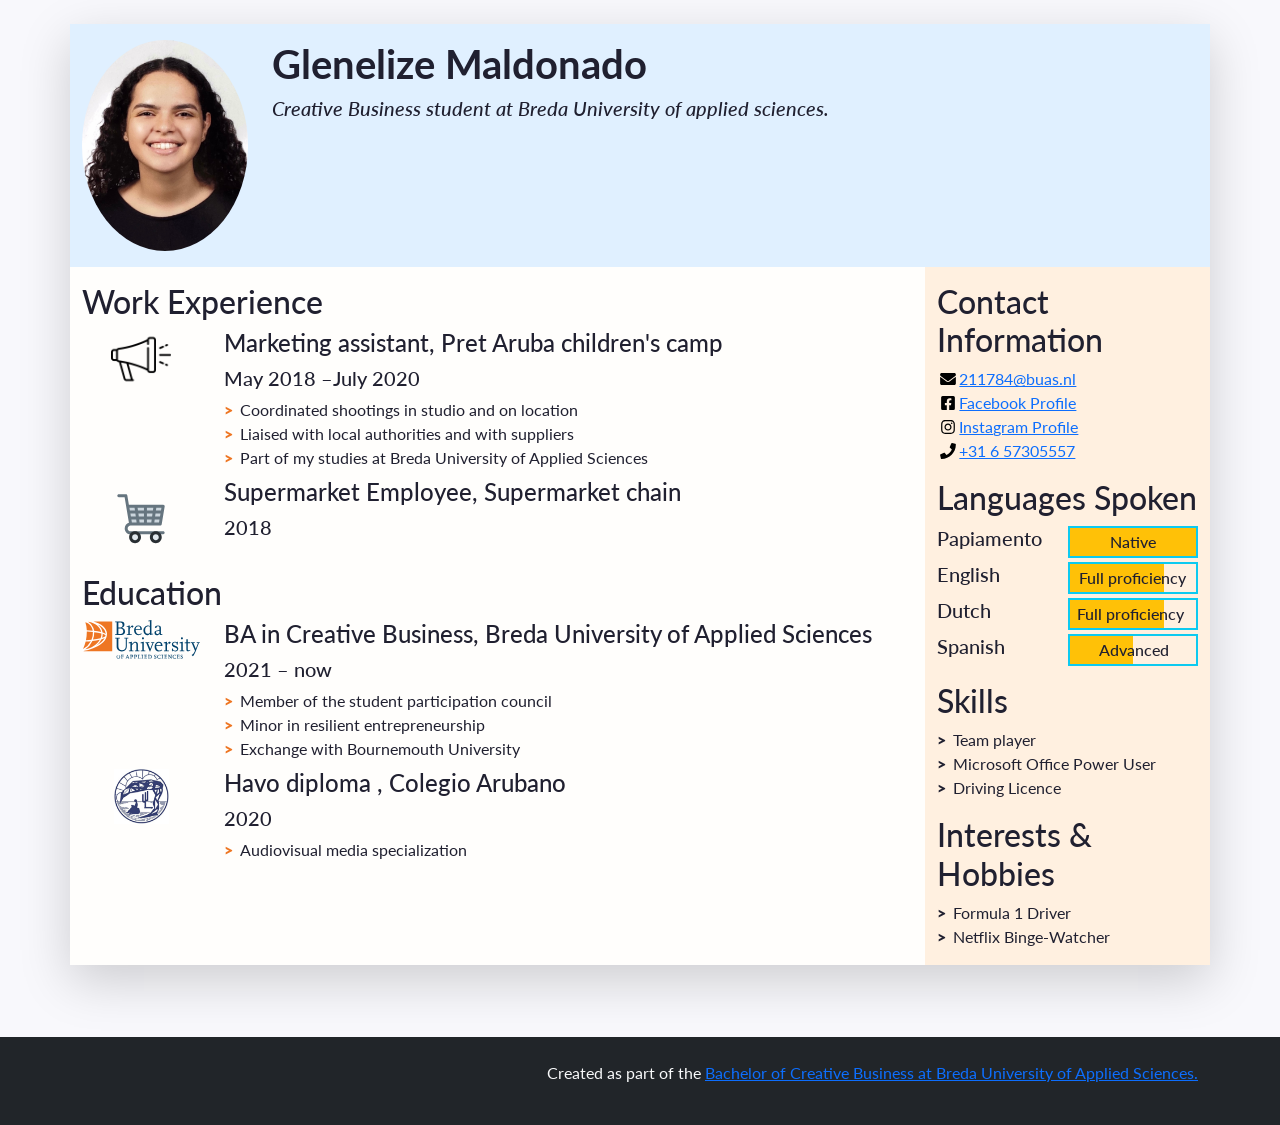
==== index.html @ 3a479037 "portrait" ====
<!doctype html>
<html class="h-100" lang="en">
  
  <!-- An HTML document always starts with a "head", i.e. information about the page that isn't directly visible -->
  <head>
    <meta charset="utf-8">
    <meta name="viewport" content="width=device-width, initial-scale=1, shrink-to-fit=no">

    <!-- Links to the CSS styles from Bootstrap. -->
    <!-- -->
    <link href="https://cdn.jsdelivr.net/npm/bootstrap@5.2.3/dist/css/bootstrap.min.css" rel="stylesheet" integrity="sha384-rbsA2VBKQhggwzxH7pPCaAqO46MgnOM80zW1RWuH61DGLwZJEdK2Kadq2F9CUG65" crossorigin="anonymous">
    <!-- -->

    <!-- Links to our additional CSS styles -->
    <link rel="stylesheet" href="css/styles.css">

    <!-- Alternative CSS for demonstration purposes. You must deactivate the Bootstrap CSS to activate this one. -->
    <!-- 
    <link rel="stylesheet" href="css/alternative.css">
     -->

    <title>Glenelize Maldonado Resumé</title>
  </head>
  <!-- End of the head -->

  <!-- Start of the body, which contains everything visible on the page -->
  <body class="d-flex flex-column h-100 justify-content-between">

    <!--
      We use a Bootstrap container to align contents.
      The "container" class can be replaced by "container-fluid" to make a full width page.
      The "my-sm-4" class adds a margin (m) vertical (y) at sizes small (-sm-) and above, of 4 x 6 pixels
      The "resume-container" class doesn't come from Bootstrap, you can use it for your own styles
    -->
    <div class="container shadow-lg my-sm-4 resume-container">

      <!--
        <header> is a semantic element: it works exactly like <div>, but it gives information about the role of the code below.
        The "row" class is used for the Bootstrap grid.
      -->
      <header class="row resume-header justify-content-center">
        <!--
          A container to wrap around the portrait and align it. We use Bootstrap grid columns.
          This constrains the portrait to columns of decreasing sizes
        -->
        <div class="portrait-container col-5 col-sm-4 col-md-3 col-lg-2">
          <!--
            "w-100" makes sure the image takes the full width of the column it's in
            "rounded-circle" cuts a circle around the image
          -->
          <img class="w-100 rounded-circle my-3" src="images/portrait-glenelize-two.jpg" alt="Portrait of Firstname Lastname" width="1000">
        </div>
        <!--
          A container to wrap around your name and tagline. Full-width at small size, then columns of increasing size.
        -->
        <div class="col-12 col-sm-8 col-md-9 col-lg-10 my-3 header-content">
          <h1 class="fw-bolder">Glenelize Maldonado</h1>
          <h5 class="fst-italic tagline">Creative Business student at Breda University of applied sciences.&nbsp;</h5>
        </div>
      </header>

      <!--
        Another row in the Bootstrap grid, for the rest of the résumé.
        Biography and other details will be on top of each other at sizes XS and S, then next to each other.
        Use the "flex-row-reverse" class here to swap the columns around.
      -->
      <div class="row resume-bottom">

        <!--
          <main> is another semantic element. It will contain biographical info (professional experience and education).
        -->
        <main class="col-md-7 col-lg-8 col-xl-9 resume-main">

          <!--
            <section> is yet another semantic element. The first one is for professional experience.
          -->
          <section class="my-3 biography-section">
            <h2>Work Experience</h2>
            <!--
              Each list item (li) in the unordered list (ul) below will be one job.
              "list-unstyled" is a class that hides the bullet points of a list.
            -->
            <ul class="biography-list list-unstyled">

              <!-- Top item (generally the latest or most relevant) in professional experience -->
              <li class="biography-item row mb-2">
                <!-- We're using a grid inside a grid so we can align logos and text -->
                <div class="logo-container col-3 col-sm-2 col-md-3 col-lg-2">
                  <img class="biography-logo mw-100 d-block mx-auto" src="images/employers/marketing.png" alt="Company logo" width="60">
                </div>
                <div class="biography-contents col-9 col-sm-10 col-md-9 col-lg-10">
                  <h4>Marketing assistant, Pret Aruba children's camp</h4>
                  <h5>May 2018 –July 2020</h5>
                  <!-- Use the list below to talk about your achievements -->
                  <ul class="biography-details list-unstyled">
                    <li>Coordinated shootings in studio and on location</li>
                    <li>Liaised with local authorities and with suppliers</li>
                    <li>Part of my studies at Breda University of Applied Sciences</li>
                  </ul>
                </div>
              </li>

              <!-- 2nd item in professional experience -->
              <li class="biography-item row mb-2">
                <div class="logo-container col-3 col-sm-2 col-md-3 col-lg-2">
                <!-- We're using a grid inside a grid so we can align logos and text -->
                  <img class="biography-logo mw-100 d-block mx-auto" src="images/employers/trolley.svg" alt="Company logo" width="80">
                </div>
                <div class="biography-contents col-9 col-sm-10 col-md-9 col-lg-10">
                  <h4>Supermarket Employee, Supermarket chain</h4>
                  <h5>2018</h5>
                  <!-- This entry doesn't have a list of achievements, but you can copy-paste the one from above -->
                </div>
              </li>

            </ul>
          </section>

          <!-- We're done with jobs, let's move on to schools -->

          <section class="my-3 biography-section">
            <h2>Education</h2>
            <ul class="biography-list list-unstyled">

              <!-- Top item in education. And by "top", I mean a Bachelor in Creative Business at BUas. -->
              <li class="biography-item row mb-2">
                <div class="logo-container col-3 col-sm-2 col-md-3 col-lg-2">
                  <img class="biography-logo mw-100 d-block mx-auto" src="images/schools/logo-buas.svg" alt="School logo" width="120">
                </div>
                <div class="biography-contents col-9 col-sm-10 col-md-9 col-lg-10">
                  <h4>BA in Creative Business, Breda University of Applied Sciences</h4>
                  <h5>2021 –&nbsp;now</h5>
                  <!-- Use the list below to talk about minors, exchanges, extra-curricular activities. -->
                  <ul class="biography-details list-unstyled">
                    <li>Member of the student participation council</li>
                    <li>Minor in resilient entrepreneurship</li>
                    <li>Exchange with Bournemouth University</li>
                  </ul>
                </div>
              </li>

              <!-- 2nd item in education -->
              <li class="biography-item row mb-2">
                <div class="logo-container col-3 col-sm-2 col-md-3 col-lg-2">
                  <img class="biography-logo mw-100 d-block mx-auto" src="images/schools/logo-colegio.png" alt="School logo" width="55">
                </div>
                <div class="biography-contents col-9 col-sm-10 col-md-9 col-lg-10">
                  <h4>Havo diploma , Colegio Arubano&nbsp; </h4>
                  <h5>2020</h5>
                  <ul class="biography-details list-unstyled">
                    <li>Audiovisual media specialization</li>
                  </ul>
                </div>
              </li>
            </ul>
          </section>

          <!-- This is the end of the "Education" section -->

        </main>

        <!--
          We're done with the first column.
          We now move on to the column with contact details, languages and other skills
          <aside> is also a semantic element.
        -->
        <aside class="col-md-5 col-lg-4 col-xl-3 resume-aside">

          <!-- The first block will be contact details -->
          <section class="my-3 aside-section">
            <h2>Contact Information</h2>
            <!--
              A list of all your contact details.
              There are more icons in the images/icons folder, have a look if you want to add your LinkedIn or TikTok profile.
              Be careful and only put channels through which you really want to be contacted.
              If your phone number is your personal one, you may want to remove it!
            -->
            <ul class="contact-list list-unstyled">
              <li class="contact-item">
                <a class="d-flex align-items-center" href="mailto:211784@buas.nl" target="_blank">
                  <img class="contact-icon" src="images/icons/envelope.svg" alt="Email">
                211784@buas.nl
              </a>
              </li>
              <li class="contact-item">
                <a class="d-flex align-items-center" href="https://www.facebook.com/glenelize.maldonado/" target="_blank">
                  <img class="contact-icon" src="images/icons/facebook.svg" alt="Facebook">
                  Facebook Profile
                </a>
              </li>
              <li class="contact-item">
                <a class="d-flex align-items-center" href="https://www.instagram.com/glenelize/" target="_blank">
                  <img class="contact-icon" src="images/icons/instagram.svg" alt="Instagram">
                  Instagram Profile
                </a>
              </li>
              <li class="contact-item">
                <a class="d-flex align-items-center" href="tel:+31657305557" target="_blank">
                  <img class="contact-icon" src="images/icons/phone.svg" alt="Mobile Phone">
                  +31 6 57305557
                </a>
              </li>
            </ul>
          </section>

          <!-- End of contact details, moving on to languages -->

          <section class="my-3 aside-section">
            <h2>Languages Spoken</h2>
            <!-- Each item in the list is a language. Modify, add or remove depending on what you speak -->
            <ul class="language-list list-unstyled">
              <li class="language-item d-flex mb-1">
                <h5 class="language-name w-50">Papiamento&nbsp;</h5>
                <div class="language-level w-50 border border-info border-2 position-relative">
                  <!-- The div below is a progress bar. Choose between w-25, w-50, w-75 and w-100 to show your level of fluency -->
                  <div class="language-progress position-absolute bg-warning h-100 w-100"></div>
                  <h6 class="position-absolute w-100 text-center top-0 py-1">Native</h6>
                </div>
              </li>
              <li class="language-item d-flex mb-1">
                <h5 class="language-name w-50">English</h5>
                <div class="language-level w-50 border border-info border-2 position-relative">
                  <!-- The div below is a progress bar. Choose between w-25, w-50, w-75 and w-100 to show your level of fluency -->
                  <div class="language-progress position-absolute bg-warning h-100 w-75"></div>
                  <h6 class="position-absolute w-100 text-center top-0 py-1">Full proficiency</h6>
                </div>
              </li>
              <li class="language-item d-flex mb-1">
                <h5 class="language-name w-50">Dutch&nbsp;</h5>
                <div class="language-level w-50 border border-info border-2 position-relative">
                  <!-- The div below is a progress bar. Choose between w-25, w-50, w-75 and w-100 to show your level of fluency -->
                  <div class="language-progress position-absolute bg-warning h-100 w-75"></div>
                  <h6 class="position-absolute w-100 text-center top-0 py-1">Full proficiency&nbsp;</h6>
                </div>
              </li>
              <li class="language-item d-flex mb-1">
                <h5 class="language-name w-50">Spanish&nbsp;</h5>
                <div class="language-level w-50 border border-info border-2 position-relative">
                  <!-- The div below is a progress bar. Choose between w-25, w-50, w-75 and w-100 to show your level of fluency -->
                  <div class="language-progress position-absolute bg-warning h-100 w-50"></div>
                  <h6 class="position-absolute w-100 text-center top-0 py-1">&nbsp;Advanced</h6>
                </div>
              </li>
            </ul>
          </section>

          <!-- End of contact details, moving on to other skills -->

          <section class="my-3 aside-section">
            <h2>Skills</h2>
            <ul class="skill-list list-unstyled">
              <li class="skill-item">Team player</li>
              <li class="skill-item">Microsoft Office Power User</li>
              <li class="skill-item">Driving Licence</li>
            </ul>
          </section>

          <!-- End of other skills, moving on to interest and hobbies -->

          <section class="my-3 aside-section">
            <h2>Interests &amp; Hobbies</h2>
            <ul class="skill-list list-unstyled">
              <li class="skill-item">Formula 1 Driver</li>
              <li class="skill-item">Netflix Binge-Watcher</li>
            </ul>
          </section>

        </aside>
      </div>
    </div>

    <!-- And now, a footer! -->
    <footer class="bg-dark mt-sm-5 py-4 text-light">
      <p class="container text-end">
        Created as part of the <a href="https://www.buas.nl/en/programmes/creative-business" target="_blank">Bachelor of Creative Business at Breda University of Applied Sciences.</a>
      </p>
    </footer>

  </body>
</html>
---- css/styles.css ----
/* Use this file to use your own styles*/

/* Import declaration to use Google Fonts - check https://fonts.google.com/ for details */
@import url('https://fonts.googleapis.com/css2?family=Lato:ital,wght@0,400;0,700;1,400;1,700&display=swap');

/* Styles for the body */

body {
	font-family: Lato, "Open Sans", Roboto, "Segoe UI", "Helvetica Neue", Helvetica, Arial, sans-serif;
	color: #202030;
	background-color: #f8f8fc;
}

/* Styles for custom classes in the document. (There are more, try to find them out!) */

.resume-header {
    background-color: #e0f0ff;
}

.resume-main {
	background-color: #fffefc;
}

.resume-aside {
	background-color: #fff0e0;
}

/* Styles for lists in the document */

.biography-details li::before, .skill-list li::before {
	content: ">";
	font-weight: 800;
	display: inline-block;
	width: 1em;
	margin-left: -1em;
}

.biography-details li::before {
	color: #EE7623;
}

.biography-details li, .skill-list li {
	padding-left: 1em;
}

/* Styles for contact icons */

.contact-icon {
	height: 1em;
	flex-basis: 1.4em;
}
---- css/alternative.css ----
@import url(https://api.fontshare.com/css?f[]=telma@900&f[]=erode@1&display=swap);

/* Starting with a CSS reset */

* {
	margin: 0;
	border: 0;
	padding: 0;
	font-size: inherit;
	font-weight: inherit;
	box-sizing: border-box;
}

ol, ul {
	list-style: none;
}

/* Defining font styles for the whole body */

html {
	height: 100%;
}

body {
	font-family: "Erode", serif;
	background-color: #ffffff;
	color: #000020;
	font-size: clamp(16px, 1.5vw, 20px);
	line-height: 1.1;
	height: 100%;
}

h1, h2, h3, h4, p, li, dt {
	margin: .3em 0;
}

.resume-container {
	display: flex;
	flex-flow: row;
	margin: 0 auto;
	height: 100%;
}

.resume-bottom {
	display: flex;
	flex-flow: row wrap;
	width: 100%;
	overflow-y: auto;
}

.resume-main, .resume-aside {
	display: flex;
	flex-flow: column;
}

section {
	padding: .5em;
}

section {
	background-image: linear-gradient(to bottom, rgba(120, 120, 120, .1), transparent);
	flex: 1 0 auto;
}

footer {
	display: none;
}

/* Styles for the header (photo, tagline, etc.) */

.resume-header {
	width: 16%;
	max-width: 220px;
	min-width: 80px;
	display: flex;
	flex-flow: column;
	background-color: #301010;
	color: #f0f0f0;
	height: 100%;
	background-image: linear-gradient(to bottom, rgba(255, 255, 255, .1), transparent);
}

.portrait-container {
	margin: 10px;
	border-radius: 130px;
	background-color: rgba(120,120,120,.4);
	max-height: 30%;
}

.portrait-container img {
	border-radius: 130px;
	width: 100%;
	max-height: 100%;
}

.header-content {
	text-align: center;
	display:  flex;
	flex-flow: row;
	justify-content: center;
	overflow: hidden;
}

h1 {
	font-size: clamp(28px, 3vh, 40px);
	font-weight: 900;
	font-family:  Telma;
	writing-mode: vertical-lr;
	transform:  rotate(180deg);
}

.tagline {
	font-size: clamp(22px, 2.5vh, 30px);
	font-weight: 200;
	font-style: italic;
	margin: .6em 0;
	writing-mode: vertical-lr;
}

/* Styles for the main column */

.resume-main {
	flex: 1 1 60%;
	background-color: #f0f0f0;
}

.biography-item {
   	display: flex;
   	margin: .6em 0;
}

.logo-container {
	flex: 0 1 20%;
}

.biography-logo {
	display: block;
	margin: .6em auto .3em;
	max-width: 100%;
	max-height: 80px;
}

.biography-contents {
	flex: 1 0 80%;
	padding-left: 5px;
}

.biography-item h4 {
	font-size: 1.5em;
	font-weight: 500;
}

.biography-item h5 {
	font-size: 1.25em;
	font-weight: 300;
	margin-bottom: .5em;
}

.biography-details li::before, .skill-list li::before {
	content: "\2605";
	display: inline-block;
	width: 1em;
	margin-left: -1em;
}

.biography-details li, .skill-list li {
	padding-left: 1em;
}

h2 {
	writing-mode: vertical-lr;
	font-size: clamp(20px, 2.5vh, 36px);
	font-weight: 900;
	font-family:  Telma;
}

.resume-main h2 {
	transform:  rotate(180deg);
	float:  left;
}

.resume-main h2 + * {
	margin-left: 2.2em;
}

/* Styles for the secondary column */

.resume-aside {
	flex: 1 1 250px;
	background-color: #282840;
	color: #f0f0f0;
	display: flex;
	flex-flow: column;
}

.resume-aside a {
	color: #c0c0ff;
}

.resume-aside a:hover {
	opacity: .8;
}

.language-item {
	display: flex;
	margin: .5em 0;
}

.language-name {
	width: 50%;
}

.language-level {
	position: relative;
	font-size: .8em;
	font-weight: 600;
	width: 50%;
	height:  1.6em;
	text-align: center;
	border: 2px solid #fffff0;
	color: #000000;
	text-shadow: 1px 1px 2px #ffffff;
}

.language-level > * {
	position: absolute;
	left: 0;
	top:  0;
	height: 100%;
}

.language-progress {
	background-color: #ffff00;
}

.language-level h6 {
	width: 100%;
}

.w-25 {
	width: 25%;
}

.w-50 {
	width: 50%;
}

.w-75 {
	width: 75%;
}

.w-100 {
	width: 100%;
}

.contact-item a {
	display: flex;
	align-items: center;
}

.contact-icon {
	height: 1em;
	flex-basis: 1.4em;
	filter: invert();
}

aside h2 {
	float:  right;
}

aside h2 + * {
	margin-right: 2.2em;
}
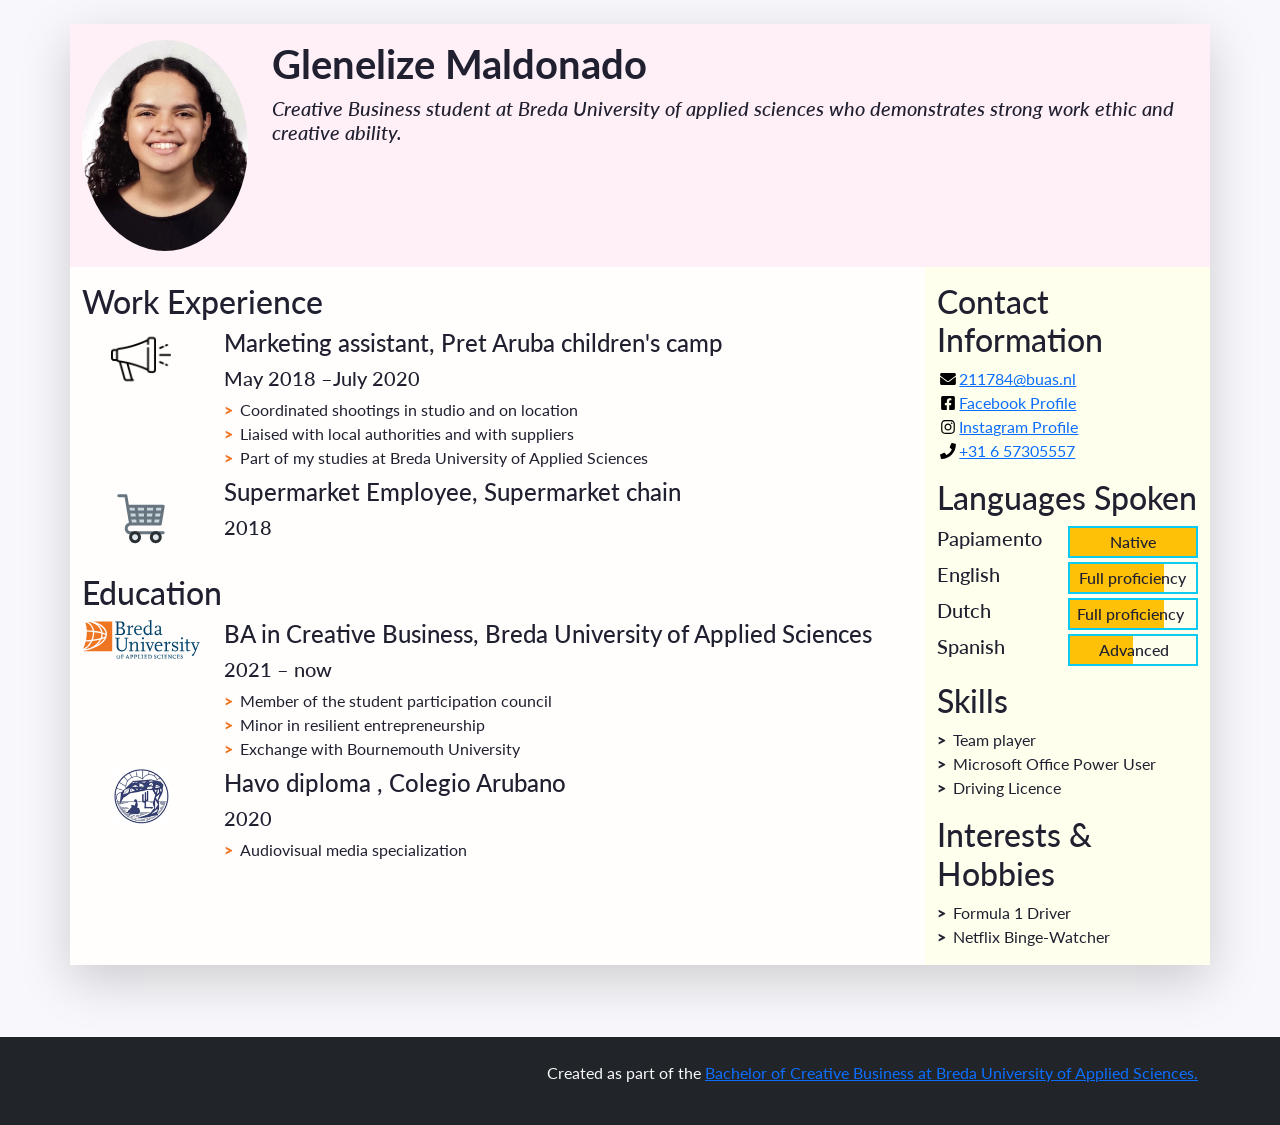
==== commit a192a248: "colors and bio" ====
--- a/index.html
+++ b/index.html
@@ -55,7 +55,9 @@
         -->
         <div class="col-12 col-sm-8 col-md-9 col-lg-10 my-3 header-content">
           <h1 class="fw-bolder">Glenelize Maldonado</h1>
-          <h5 class="fst-italic tagline">Creative Business student at Breda University of applied sciences.&nbsp;</h5>
+			
+          <h5 class="fst-italic tagline">Creative Business student at Breda University of applied sciences who demonstrates strong work ethic and creative ability.</h5>
+			
         </div>
       </header>
 
--- a/css/styles.css
+++ b/css/styles.css
@@ -14,7 +14,7 @@
 /* Styles for custom classes in the document. (There are more, try to find them out!) */
 
 .resume-header {
-    background-color: #e0f0ff;
+    background-color: #FFF0F8;
 }
 
 .resume-main {
@@ -22,7 +22,7 @@
 }
 
 .resume-aside {
-	background-color: #fff0e0;
+	background-color: #FFFFEE;
 }
 
 /* Styles for lists in the document */
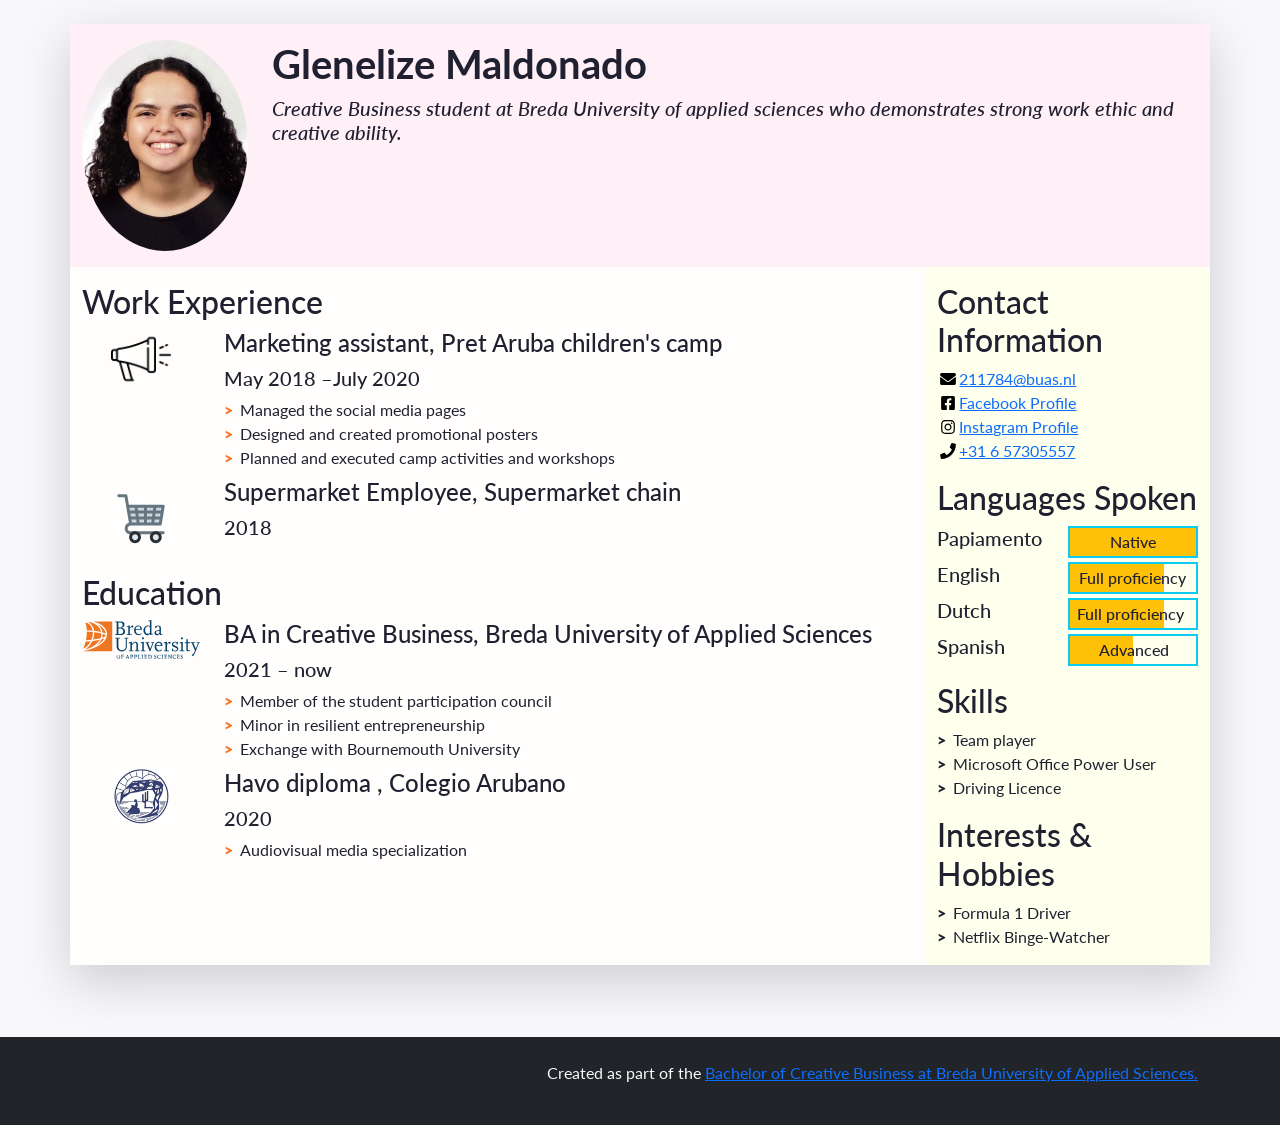
==== commit 18dc0c34: "Update index.html Updated work experience" ====
--- a/index.html
+++ b/index.html
@@ -95,9 +95,9 @@
                   <h5>May 2018 –July 2020</h5>
                   <!-- Use the list below to talk about your achievements -->
                   <ul class="biography-details list-unstyled">
-                    <li>Coordinated shootings in studio and on location</li>
-                    <li>Liaised with local authorities and with suppliers</li>
-                    <li>Part of my studies at Breda University of Applied Sciences</li>
+                    <li>Managed the social media pages</li>
+                    <li>Designed and created promotional posters</li>
+                    <li>Planned and executed camp activities and workshops</li>
                   </ul>
                 </div>
               </li>
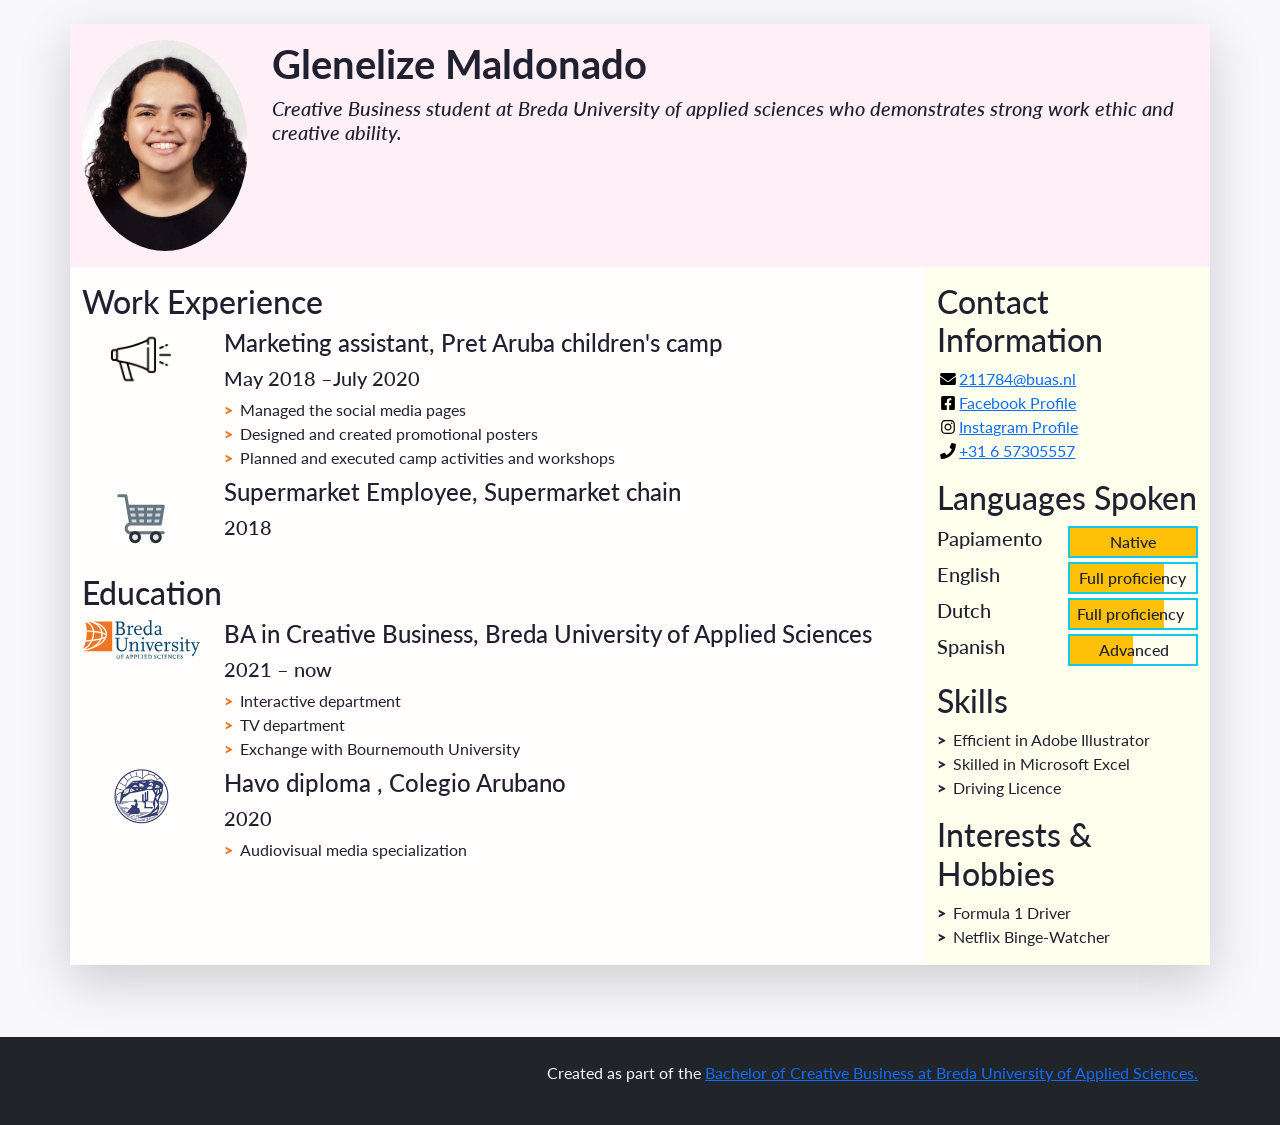
==== commit 2f3b6bf5: "Update index.html" ====
--- a/index.html
+++ b/index.html
@@ -134,8 +134,8 @@
                   <h5>2021 –&nbsp;now</h5>
                   <!-- Use the list below to talk about minors, exchanges, extra-curricular activities. -->
                   <ul class="biography-details list-unstyled">
-                    <li>Member of the student participation council</li>
-                    <li>Minor in resilient entrepreneurship</li>
+                    <li>Interactive department&nbsp;</li>
+                    <li>TV department&nbsp;</li>
                     <li>Exchange with Bournemouth University</li>
                   </ul>
                 </div>
@@ -251,8 +251,8 @@
           <section class="my-3 aside-section">
             <h2>Skills</h2>
             <ul class="skill-list list-unstyled">
-              <li class="skill-item">Team player</li>
-              <li class="skill-item">Microsoft Office Power User</li>
+              <li class="skill-item">Efficient in Adobe Illustrator&nbsp;&nbsp;</li>
+              <li class="skill-item">Skilled in Microsoft Excel&nbsp; &nbsp;</li>
               <li class="skill-item">Driving Licence</li>
             </ul>
           </section>
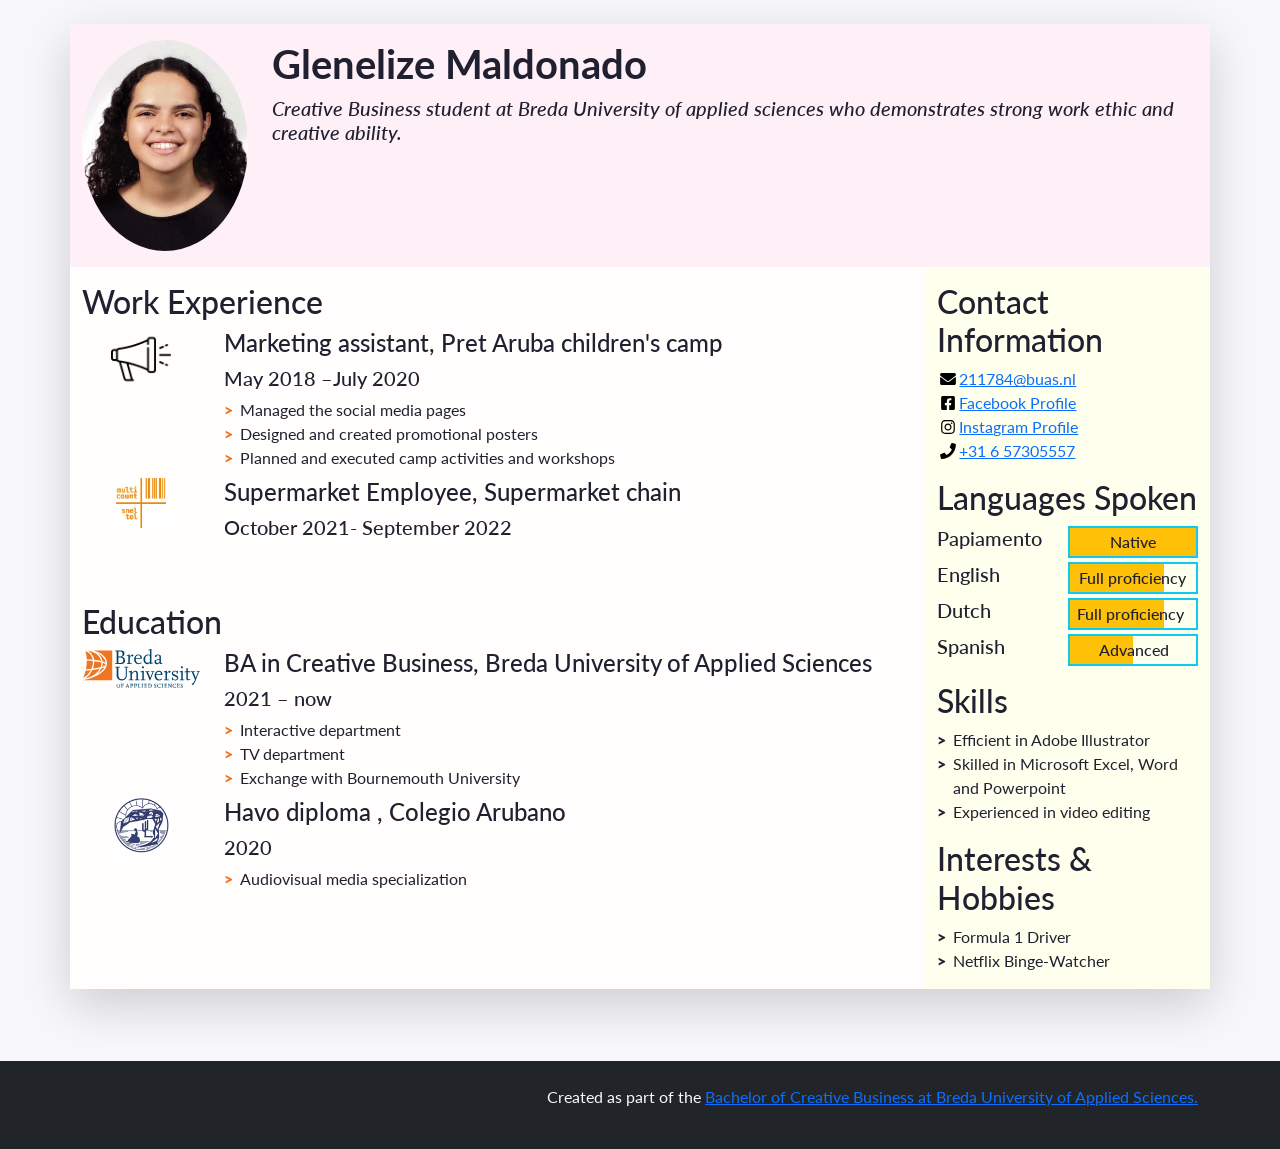
==== commit 96530d1b: "Logo and skills" ====
--- a/index.html
+++ b/index.html
@@ -106,11 +106,13 @@
               <li class="biography-item row mb-2">
                 <div class="logo-container col-3 col-sm-2 col-md-3 col-lg-2">
                 <!-- We're using a grid inside a grid so we can align logos and text -->
-                  <img class="biography-logo mw-100 d-block mx-auto" src="images/employers/trolley.svg" alt="Company logo" width="80">
+                  <img class="biography-logo mw-100 d-block mx-auto" src="images/employers/multicount-logo.jpeg" alt="Company logo" width="50">
                 </div>
                 <div class="biography-contents col-9 col-sm-10 col-md-9 col-lg-10">
                   <h4>Supermarket Employee, Supermarket chain</h4>
-                  <h5>2018</h5>
+                  <h5>October 2021- September 2022&nbsp;</h5>
+		
+                  <p>&nbsp;</p>
                   <!-- This entry doesn't have a list of achievements, but you can copy-paste the one from above -->
                 </div>
               </li>
@@ -251,9 +253,9 @@
           <section class="my-3 aside-section">
             <h2>Skills</h2>
             <ul class="skill-list list-unstyled">
-              <li class="skill-item">Efficient in Adobe Illustrator&nbsp;&nbsp;</li>
-              <li class="skill-item">Skilled in Microsoft Excel&nbsp; &nbsp;</li>
-              <li class="skill-item">Driving Licence</li>
+              <li class="skill-item">Efficient in Adobe Illustrator &nbsp; &nbsp;</li>
+              <li class="skill-item">Skilled in Microsoft Excel, Word and Powerpoint&nbsp; &nbsp;&nbsp;</li>
+              <li class="skill-item">Experienced in video editing&nbsp;&nbsp;</li>
             </ul>
           </section>
 
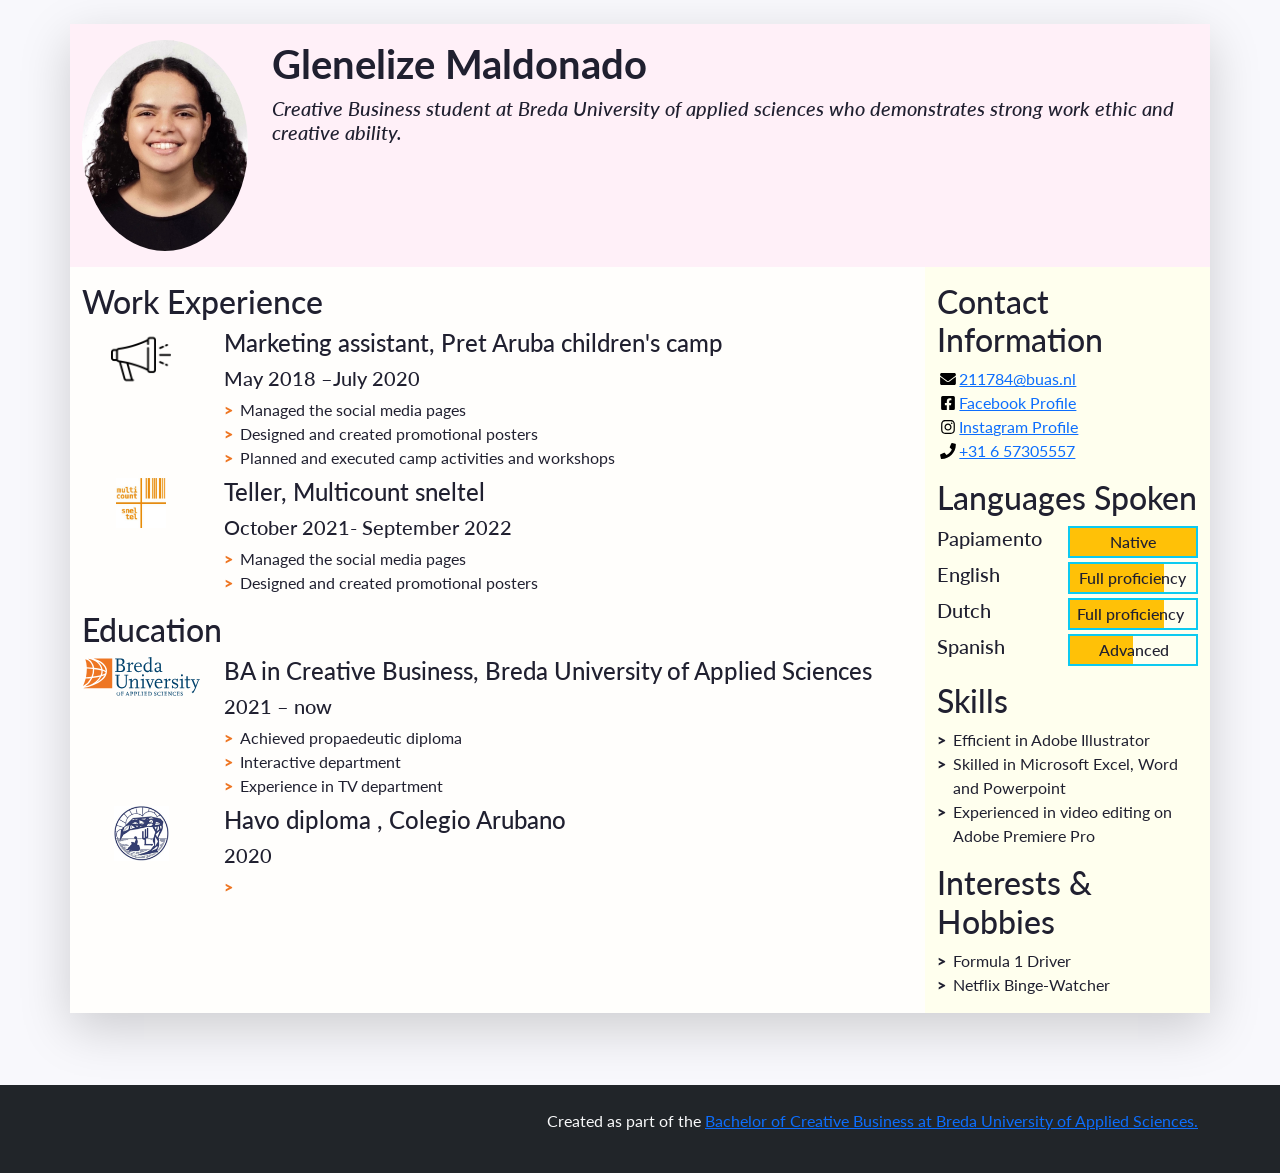
==== commit 3634a08f: "Update index.html" ====
--- a/index.html
+++ b/index.html
@@ -109,11 +109,16 @@
                   <img class="biography-logo mw-100 d-block mx-auto" src="images/employers/multicount-logo.jpeg" alt="Company logo" width="50">
                 </div>
                 <div class="biography-contents col-9 col-sm-10 col-md-9 col-lg-10">
-                  <h4>Supermarket Employee, Supermarket chain</h4>
+                  <h4>Teller, Multicount sneltel</h4>
                   <h5>October 2021- September 2022&nbsp;</h5>
 		
-                  <p>&nbsp;</p>
-                  <!-- This entry doesn't have a list of achievements, but you can copy-paste the one from above -->
+                  
+                  <ul class="biography-details list-unstyled">
+                    <li>Managed the social media pages</li>
+                    <li>Designed and created promotional posters</li>
+                   
+                  </ul><!-- This entry doesn't have a list of achievements, but you can copy-paste the one from above -->
+					
                 </div>
               </li>
 
@@ -136,9 +141,9 @@
                   <h5>2021 –&nbsp;now</h5>
                   <!-- Use the list below to talk about minors, exchanges, extra-curricular activities. -->
                   <ul class="biography-details list-unstyled">
+                    <li>Achieved propaedeutic diploma &nbsp;</li>
                     <li>Interactive department&nbsp;</li>
-                    <li>TV department&nbsp;</li>
-                    <li>Exchange with Bournemouth University</li>
+                    <li>Experience in TV department&nbsp;</li>
                   </ul>
                 </div>
               </li>
@@ -152,7 +157,7 @@
                   <h4>Havo diploma , Colegio Arubano&nbsp; </h4>
                   <h5>2020</h5>
                   <ul class="biography-details list-unstyled">
-                    <li>Audiovisual media specialization</li>
+                    <li>&nbsp;&nbsp;&nbsp;</li>
                   </ul>
                 </div>
               </li>
@@ -255,7 +260,7 @@
             <ul class="skill-list list-unstyled">
               <li class="skill-item">Efficient in Adobe Illustrator &nbsp; &nbsp;</li>
               <li class="skill-item">Skilled in Microsoft Excel, Word and Powerpoint&nbsp; &nbsp;&nbsp;</li>
-              <li class="skill-item">Experienced in video editing&nbsp;&nbsp;</li>
+              <li class="skill-item">Experienced in video editing on Adobe Premiere Pro&nbsp;&nbsp;</li>
             </ul>
           </section>
 
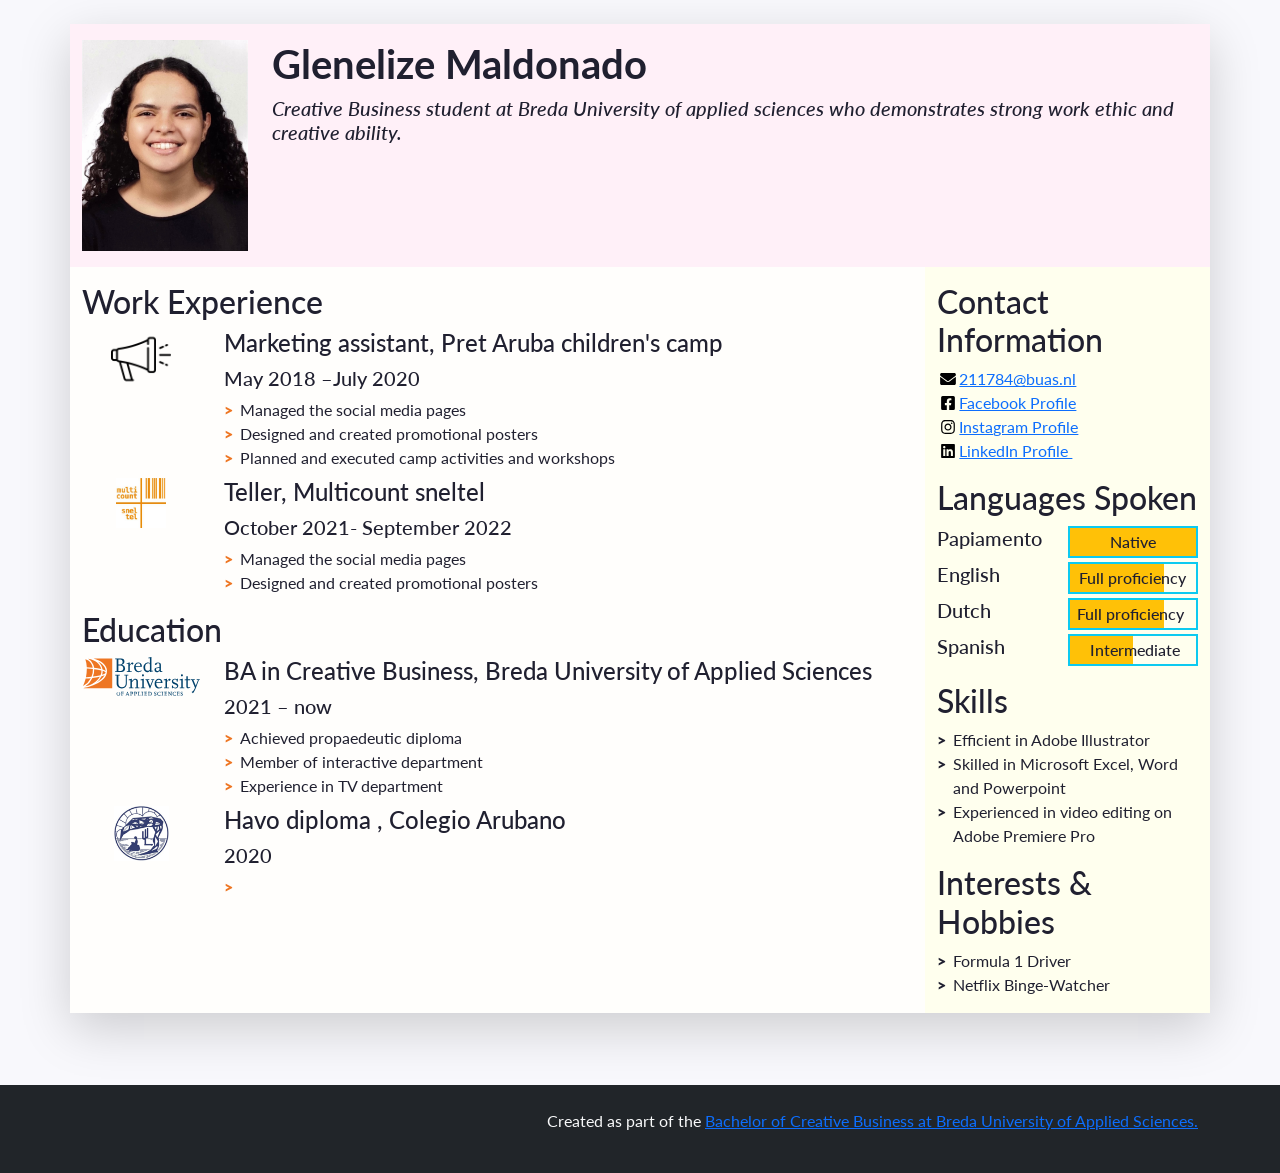
==== commit 6c15a954: "Update index.html Linked in" ====
--- a/index.html
+++ b/index.html
@@ -48,7 +48,7 @@
             "w-100" makes sure the image takes the full width of the column it's in
             "rounded-circle" cuts a circle around the image
           -->
-          <img class="w-100 rounded-circle my-3" src="images/portrait-glenelize-two.jpg" alt="Portrait of Firstname Lastname" width="1000">
+          <img class="w-100 my-3" src="images/portrait-glenelize-two.jpg" alt="Portrait of Firstname Lastname" width="1000">
         </div>
         <!--
           A container to wrap around your name and tagline. Full-width at small size, then columns of increasing size.
@@ -142,7 +142,7 @@
                   <!-- Use the list below to talk about minors, exchanges, extra-curricular activities. -->
                   <ul class="biography-details list-unstyled">
                     <li>Achieved propaedeutic diploma &nbsp;</li>
-                    <li>Interactive department&nbsp;</li>
+                    <li>Member of interactive department&nbsp;</li>
                     <li>Experience in TV department&nbsp;</li>
                   </ul>
                 </div>
@@ -157,7 +157,7 @@
                   <h4>Havo diploma , Colegio Arubano&nbsp; </h4>
                   <h5>2020</h5>
                   <ul class="biography-details list-unstyled">
-                    <li>&nbsp;&nbsp;&nbsp;</li>
+                    <li>&nbsp; &nbsp;    &nbsp;</li>
                   </ul>
                 </div>
               </li>
@@ -204,10 +204,9 @@
                 </a>
               </li>
               <li class="contact-item">
-                <a class="d-flex align-items-center" href="tel:+31657305557" target="_blank">
-                  <img class="contact-icon" src="images/icons/phone.svg" alt="Mobile Phone">
-                  +31 6 57305557
-                </a>
+                <a class="d-flex align-items-center" href="https://www.linkedin.com/in/glenelize-maldonado-154421267/"  target="_blank">
+                  <img class="contact-icon" src="images/icons/linkedin.svg" alt="LinkedIn">
+                LinkedIn Profile&nbsp; </a>
               </li>
             </ul>
           </section>
@@ -247,7 +246,7 @@
                 <div class="language-level w-50 border border-info border-2 position-relative">
                   <!-- The div below is a progress bar. Choose between w-25, w-50, w-75 and w-100 to show your level of fluency -->
                   <div class="language-progress position-absolute bg-warning h-100 w-50"></div>
-                  <h6 class="position-absolute w-100 text-center top-0 py-1">&nbsp;Advanced</h6>
+                  <h6 class="position-absolute w-100 text-center top-0 py-1">&nbsp;Intermediate</h6>
                 </div>
               </li>
             </ul>
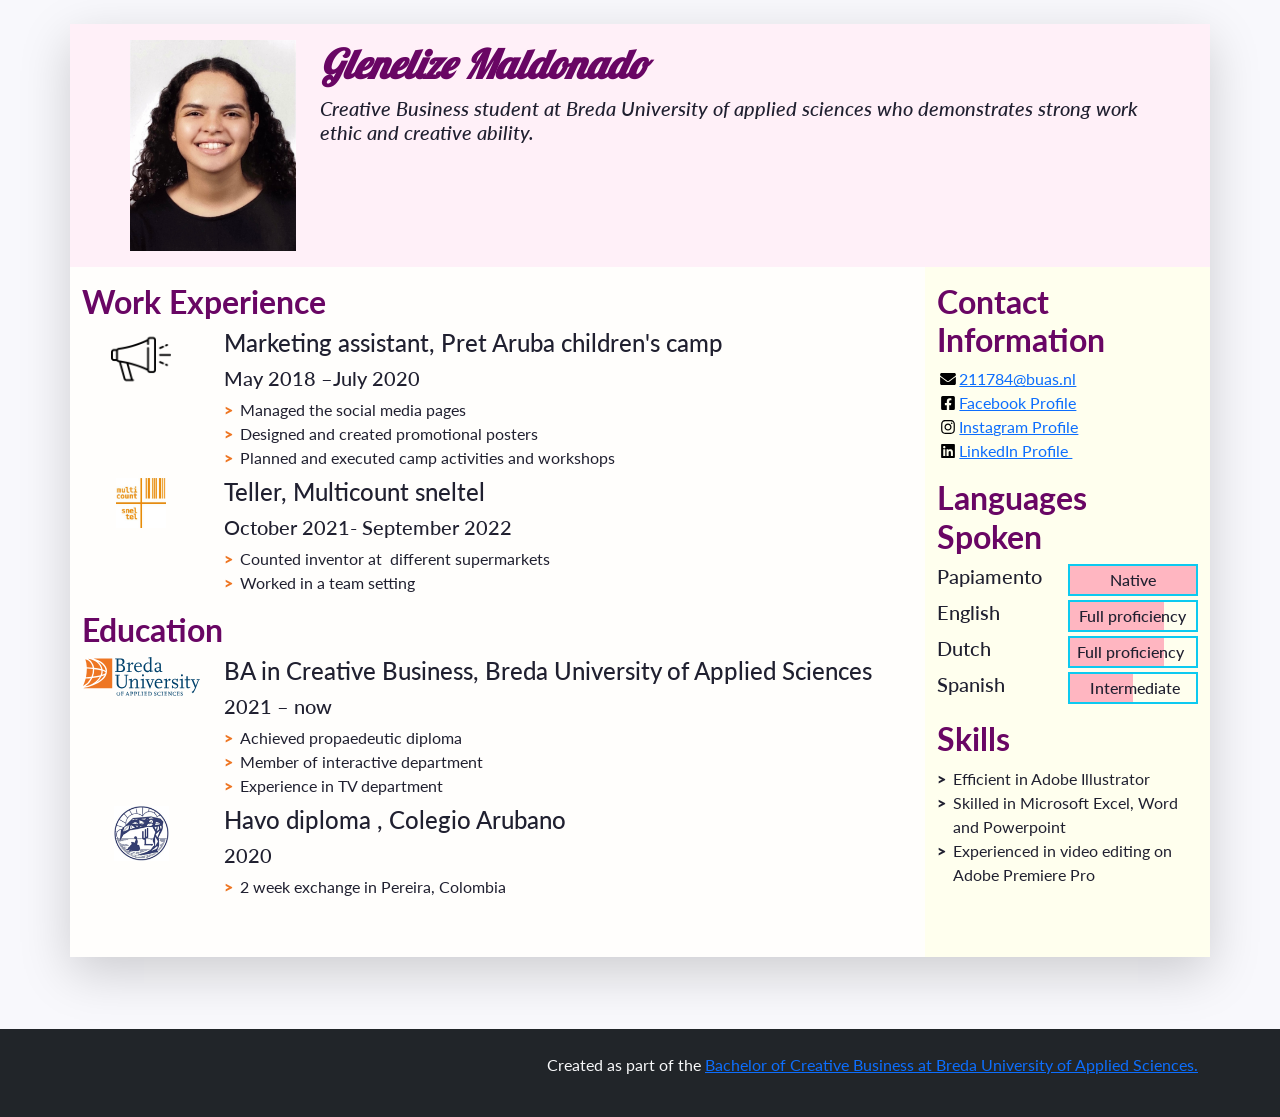
==== commit 8b36efc9: "hopi cos mostly css" ====
--- a/index.html
+++ b/index.html
@@ -13,6 +13,10 @@
 
     <!-- Links to our additional CSS styles -->
     <link rel="stylesheet" href="css/styles.css">
+	  
+	<link rel="preconnect" href="https://fonts.googleapis.com">
+    <link rel="preconnect" href="https://fonts.gstatic.com" crossorigin>
+    <link href="https://fonts.googleapis.com/css2?family=Lobster&display=swap" rel="stylesheet">
 
     <!-- Alternative CSS for demonstration purposes. You must deactivate the Bootstrap CSS to activate this one. -->
     <!-- 
@@ -53,8 +57,8 @@
         <!--
           A container to wrap around your name and tagline. Full-width at small size, then columns of increasing size.
         -->
-        <div class="col-12 col-sm-8 col-md-9 col-lg-10 my-3 header-content">
-          <h1 class="fw-bolder">Glenelize Maldonado</h1>
+        <div class="col-12 col-sm-8 col-md-9 my-3 header-content">
+          <h1 class="fw-bolder Funky-test">Glenelize Maldonado</h1>
 			
           <h5 class="fst-italic tagline">Creative Business student at Breda University of applied sciences who demonstrates strong work ethic and creative ability.</h5>
 			
@@ -114,8 +118,8 @@
 		
                   
                   <ul class="biography-details list-unstyled">
-                    <li>Managed the social media pages</li>
-                    <li>Designed and created promotional posters</li>
+                    <li>Counted inventor at&nbsp; different supermarkets &nbsp;</li>
+                    <li>Worked in a team setting</li>
                    
                   </ul><!-- This entry doesn't have a list of achievements, but you can copy-paste the one from above -->
 					
@@ -157,7 +161,7 @@
                   <h4>Havo diploma , Colegio Arubano&nbsp; </h4>
                   <h5>2020</h5>
                   <ul class="biography-details list-unstyled">
-                    <li>&nbsp; &nbsp;    &nbsp;</li>
+                    <li>2 week exchange in Pereira, Colombia&nbsp;&nbsp;</li>
                   </ul>
                 </div>
               </li>
@@ -266,10 +270,9 @@
           <!-- End of other skills, moving on to interest and hobbies -->
 
           <section class="my-3 aside-section">
-            <h2>Interests &amp; Hobbies</h2>
+            <h2>&nbsp;</h2>
             <ul class="skill-list list-unstyled">
-              <li class="skill-item">Formula 1 Driver</li>
-              <li class="skill-item">Netflix Binge-Watcher</li>
+             
             </ul>
           </section>
 
--- a/css/styles.css
+++ b/css/styles.css
@@ -2,7 +2,16 @@
 
 /* Import declaration to use Google Fonts - check https://fonts.google.com/ for details */
 @import url('https://fonts.googleapis.com/css2?family=Lato:ital,wght@0,400;0,700;1,400;1,700&display=swap');
+.Funky-test { color: #690664;
+font-style: italic;
 
+}
+h1 {font-family: "lobster"}
+
+h2 {
+  color: #690664;
+font-weight: bold;
+}
 /* Styles for the body */
 
 body {
@@ -49,3 +58,8 @@
 	height: 1em;
 	flex-basis: 1.4em;
 }
+
+
+.language-progress{
+
+	background-color: lightpink!important}
